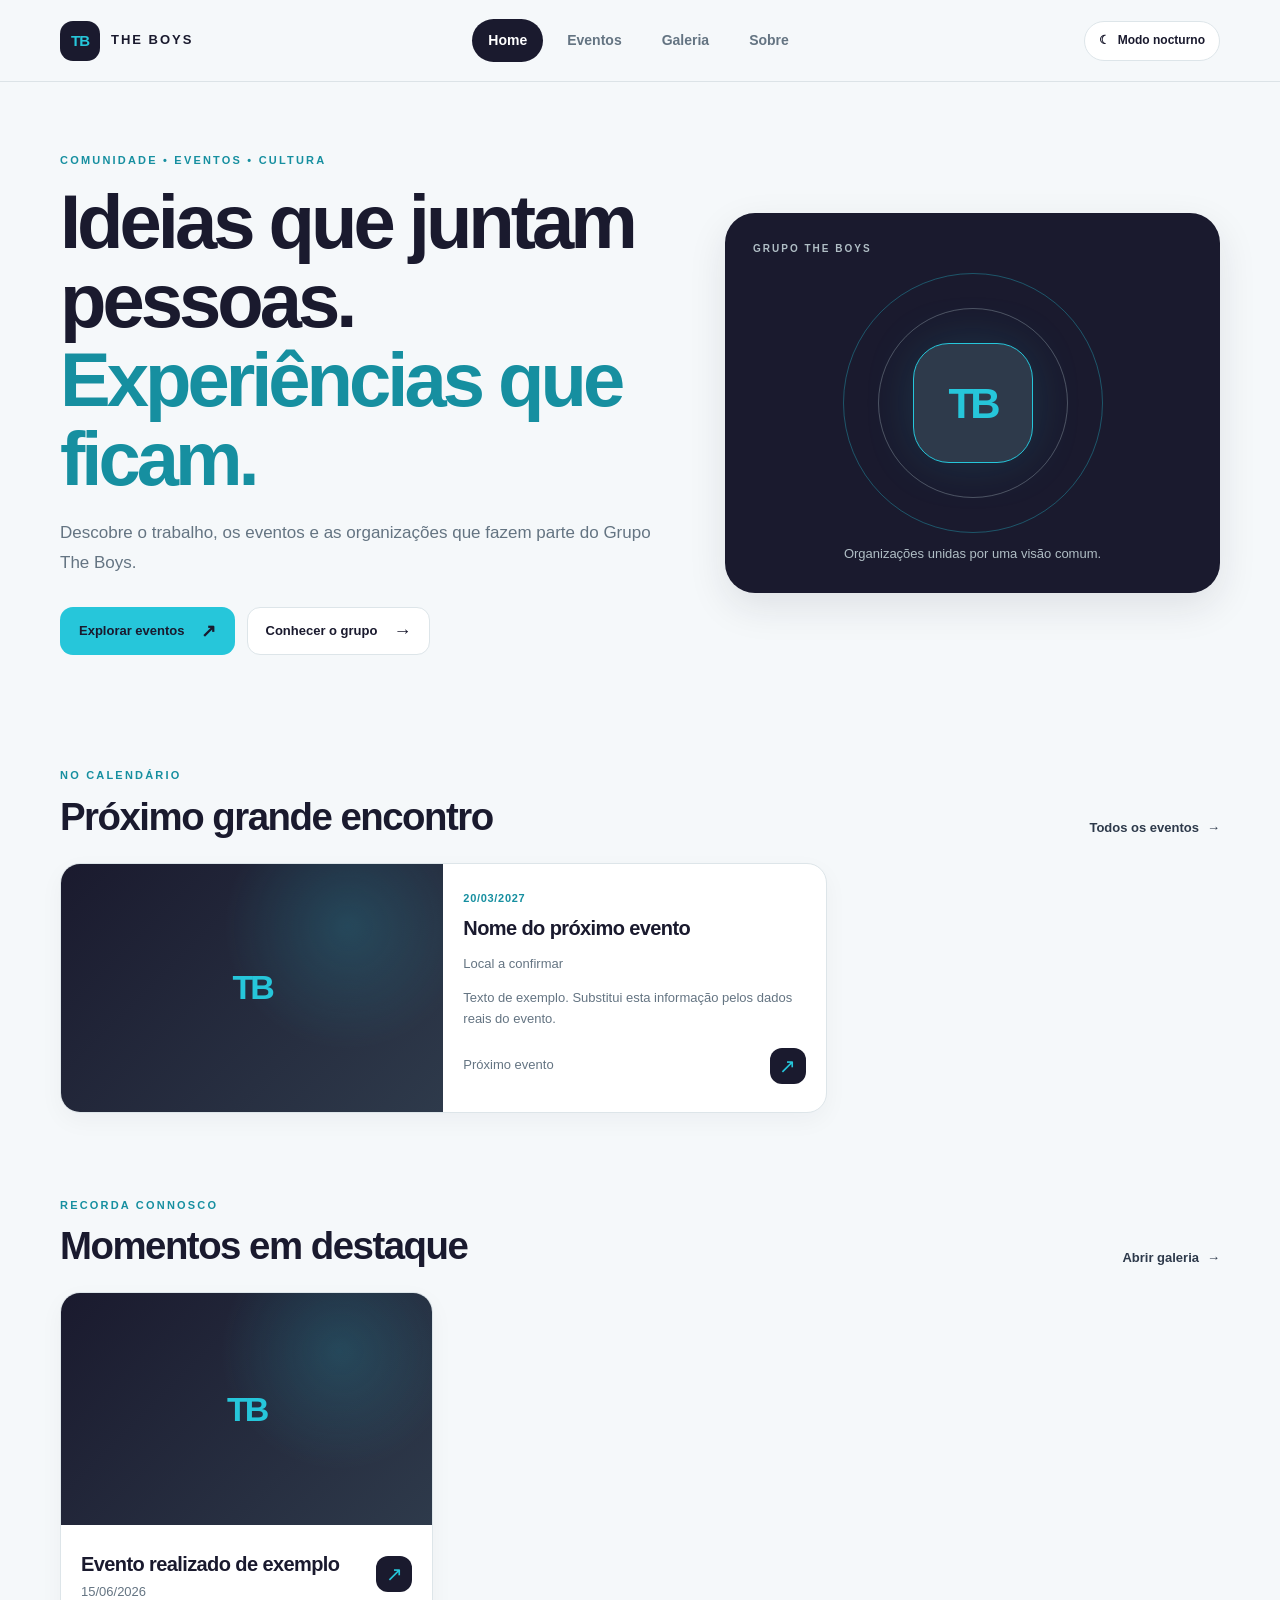
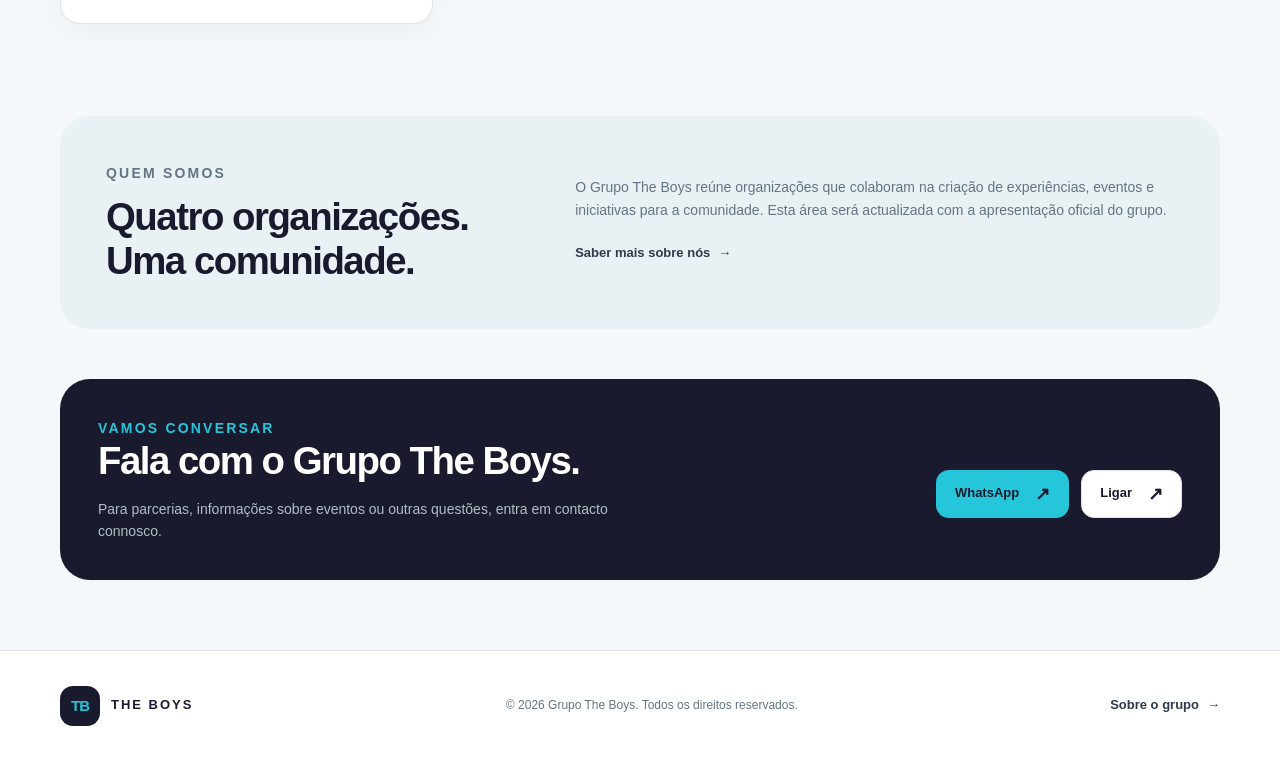
==== index.html @ e97cc911 "primeiro up" ====
<!DOCTYPE html>
<html lang="pt">
<head>
    <meta charset="UTF-8">
    <meta name="viewport" content="width=device-width, initial-scale=1.0">
    <meta name="description" content="Conhece o Grupo The Boys, os seus eventos, organizações e parceiros.">
    <title>Início | The Boys</title>
    <link rel="stylesheet" href="css/style.css">
    <script src="js/site.js" defer></script>
</head>
<body>
    <div class="page-loader" aria-hidden="true"><span class="loader-mark">TB</span><span class="loader-line"></span></div>
    <header class="site-header">
        <a class="brand" href="index.html" aria-label="The Boys — página inicial"><span class="brand-mark">TB</span><span>THE BOYS</span></a>
        <nav class="main-nav" aria-label="Navegação principal">
            <a class="nav-link active" href="index.html">Home</a>
            <a class="nav-link" href="eventos.html">Eventos</a>
            <a class="nav-link" href="galeria.html">Galeria</a>
            <a class="nav-link" href="sobre.html">Sobre</a>
        </nav>
        <button class="theme-toggle" type="button" aria-label="Activar modo nocturno" title="Alternar tema">☾ <span>Modo nocturno</span></button>
    </header>

    <main>
        <section class="hero section-wrap">
            <div class="hero-copy">
                <p class="eyebrow">Comunidade • Eventos • Cultura</p>
                <h1>Ideias que juntam pessoas.<span> Experiências que ficam.</span></h1>
                <p class="lead">Descobre o trabalho, os eventos e as organizações que fazem parte do Grupo The Boys.</p>
                <div class="hero-actions">
                    <a class="button button-primary" href="eventos.html">Explorar eventos <span aria-hidden="true">↗</span></a>
                    <a class="button button-outline" href="sobre.html">Conhecer o grupo <span aria-hidden="true">→</span></a>
                </div>
            </div>
            <div class="hero-panel">
                <span class="panel-label">GRUPO THE BOYS</span>
                <div class="panel-orbit orbit-one"></div>
                <div class="panel-orbit orbit-two"></div>
                <div class="panel-center">TB</div>
                <p>Organizações unidas por uma visão comum.</p>
            </div>
        </section>

        <section class="section-wrap section-block">
            <div class="section-heading">
                <div><p class="eyebrow">No calendário</p><h2>Próximo grande encontro</h2></div>
                <a class="text-link" href="eventos.html">Todos os eventos <span aria-hidden="true">→</span></a>
            </div>
            <div id="featured-events" class="featured-grid">
                <p class="empty-state">A carregar eventos…</p>
            </div>
        </section>

        <section class="section-wrap section-block">
            <div class="section-heading">
                <div><p class="eyebrow">Recorda connosco</p><h2>Momentos em destaque</h2></div>
                <a class="text-link" href="galeria.html">Abrir galeria <span aria-hidden="true">→</span></a>
            </div>
            <div id="home-gallery" class="home-gallery-grid">
                <p class="empty-state">A carregar destaques…</p>
            </div>
        </section>

        <section class="about-strip section-wrap">
            <div><p class="eyebrow">Quem somos</p><h2>Quatro organizações.<br>Uma comunidade.</h2></div>
            <div><p>O Grupo The Boys reúne organizações que colaboram na criação de experiências, eventos e iniciativas para a comunidade. Esta área será actualizada com a apresentação oficial do grupo.</p><a class="text-link" href="sobre.html">Saber mais sobre nós <span aria-hidden="true">→</span></a></div>
        </section>

        <section class="contact-section section-wrap">
            <div><p class="eyebrow">Vamos conversar</p><h2>Fala com o Grupo The Boys.</h2><p>Para parcerias, informações sobre eventos ou outras questões, entra em contacto connosco.</p></div>
            <div class="contact-actions">
                <a class="button button-primary" id="whatsapp-link" href="#" target="_blank" rel="noopener">WhatsApp <span aria-hidden="true">↗</span></a>
                <a class="button button-outline" id="phone-link" href="#">Ligar <span aria-hidden="true">↗</span></a>
            </div>
        </section>
    </main>

    <footer class="site-footer">
        <a class="brand" href="index.html"><span class="brand-mark">TB</span><span>THE BOYS</span></a>
        <p>© <span class="current-year"></span> Grupo The Boys. Todos os direitos reservados.</p>
        <a class="text-link" href="sobre.html">Sobre o grupo <span aria-hidden="true">→</span></a>
    </footer>

    <nav class="mobile-dock" aria-label="Navegação móvel">
        <a class="dock-link active" href="index.html"><span class="dock-icon">⌂</span><span>Home</span></a>
        <a class="dock-link" href="eventos.html"><span class="dock-icon">▦</span><span>Eventos</span></a>
        <a class="dock-link" href="galeria.html"><span class="dock-icon">▧</span><span>Galeria</span></a>
        <a class="dock-link" href="sobre.html"><span class="dock-icon">◎</span><span>Sobre</span></a>
    </nav>
</body>
</html>
---- css/style.css ----
/* =========================================================
   THE BOYS — estilos globais
   Paleta Fintech Midlight
   ========================================================= */

:root {
    --color-ink: #1A1A2E;
    --color-slate: #2E3A4B;
    --color-cyan: #26C6DA;
    --color-mist: #B0BEC5;
    --color-white: #FFFFFF;
    --color-paper: #F5F8FA;
    --color-muted: #647482;
    --color-border: #DDE5E9;
    --shadow-soft: 0 14px 38px rgba(26, 26, 46, 0.10);
    --radius-small: 12px;
    --radius-medium: 20px;
    --radius-large: 30px;
    --content-width: 1160px;
}

* {
    box-sizing: border-box;
}

html {
    scroll-behavior: smooth;
    scroll-padding-top: 100px;
}

body {
    margin: 0;
    background: var(--color-paper);
    color: var(--color-ink);
    font-family: Arial, Helvetica, sans-serif;
    line-height: 1.6;
}

body.menu-open {
    overflow: hidden;
}

a {
    color: inherit;
    text-decoration: none;
}

button,
input,
textarea {
    font: inherit;
}

button,
a,
input,
textarea {
    -webkit-tap-highlight-color: transparent;
}

button:focus-visible,
a:focus-visible,
input:focus-visible,
textarea:focus-visible {
    outline: 3px solid var(--color-cyan);
    outline-offset: 3px;
}

img {
    display: block;
    max-width: 100%;
}

[hidden] {
    display: none !important;
}

/* Carregamento de página */

.page-loader {
    position: fixed;
    z-index: 1000;
    inset: 0;
    display: flex;
    flex-direction: column;
    align-items: center;
    justify-content: center;
    gap: 22px;
    background: var(--color-ink);
    color: var(--color-white);
    transition: opacity 0.45s ease, visibility 0.45s ease;
}

.page-loader.is-hidden {
    opacity: 0;
    visibility: hidden;
    pointer-events: none;
}

.loader-mark {
    display: grid;
    width: 76px;
    height: 76px;
    place-items: center;
    border: 2px solid var(--color-cyan);
    border-radius: 24px;
    color: var(--color-cyan);
    font-size: 25px;
    font-weight: 800;
    letter-spacing: -2px;
    animation: mark-pulse 1s ease-in-out infinite alternate;
}

.loader-line {
    width: 130px;
    height: 3px;
    overflow: hidden;
    border-radius: 5px;
    background: rgba(176, 190, 197, 0.25);
}

.loader-line::after {
    display: block;
    width: 45%;
    height: 100%;
    border-radius: inherit;
    background: var(--color-cyan);
    content: "";
    animation: loader-progress 0.9s ease-in-out infinite;
}

@keyframes loader-progress {
    from { transform: translateX(-110%); }
    to { transform: translateX(330%); }
}

@keyframes mark-pulse {
    from { transform: scale(0.96); }
    to { transform: scale(1.04); }
}

/* Cabeçalho e navegação */

.site-header {
    position: sticky;
    z-index: 100;
    top: 0;
    display: flex;
    width: 100%;
    min-height: 82px;
    align-items: center;
    justify-content: space-between;
    gap: 28px;
    padding: 16px max(24px, calc((100% - var(--content-width)) / 2));
    border-bottom: 1px solid rgba(176, 190, 197, 0.35);
    background: rgba(245, 248, 250, 0.94);
    backdrop-filter: blur(16px);
}

.brand {
    display: inline-flex;
    align-items: center;
    gap: 11px;
    font-size: 13px;
    font-weight: 800;
    letter-spacing: 2px;
    white-space: nowrap;
}

.brand-mark {
    display: grid;
    width: 40px;
    height: 40px;
    place-items: center;
    border-radius: 13px;
    background: var(--color-ink);
    color: var(--color-cyan);
    font-size: 15px;
    letter-spacing: -1px;
}

.main-nav {
    display: flex;
    align-items: center;
    gap: 8px;
}

.nav-link {
    padding: 10px 16px;
    border-radius: 999px;
    color: var(--color-muted);
    font-size: 14px;
    font-weight: 700;
    transition: color 0.2s ease, background 0.2s ease;
}

.nav-link:hover,
.nav-link.active {
    background: var(--color-ink);
    color: var(--color-white);
}

.menu-toggle {
    display: none;
    width: 44px;
    height: 44px;
    flex-direction: column;
    align-items: center;
    justify-content: center;
    gap: 5px;
    border: 0;
    border-radius: 14px;
    background: var(--color-ink);
    cursor: pointer;
}

.menu-toggle span {
    width: 18px;
    height: 2px;
    border-radius: 3px;
    background: var(--color-white);
}

/* Estrutura e tipografia */

.section-wrap {
    width: min(var(--content-width), calc(100% - 48px));
    margin-right: auto;
    margin-left: auto;
}

.hero {
    display: grid;
    min-height: 570px;
    grid-template-columns: 1.1fr 0.9fr;
    align-items: center;
    gap: 60px;
    padding-top: 70px;
    padding-bottom: 70px;
}

.hero-copy h1,
.page-hero h1 {
    max-width: 780px;
    margin: 12px 0 20px;
    font-size: clamp(42px, 6vw, 76px);
    font-weight: 800;
    letter-spacing: -4px;
    line-height: 1.04;
}

h1 span,
h2 span {
    color: var(--color-slate);
}

.hero-copy h1 span,
.page-hero h1 span {
    color: #168FA0;
}

.eyebrow {
    margin: 0 0 10px;
    color: #168FA0;
    font-size: 11px;
    font-weight: 800;
    letter-spacing: 2.2px;
    text-transform: uppercase;
}

.lead {
    max-width: 620px;
    margin: 0;
    color: var(--color-muted);
    font-size: 17px;
    line-height: 1.8;
}

.hero-actions,
.contact-actions,
.form-actions,
.toolbar-actions {
    display: flex;
    flex-wrap: wrap;
    gap: 12px;
    margin-top: 28px;
}

.button {
    position: relative;
    display: inline-flex;
    min-height: 48px;
    align-items: center;
    justify-content: center;
    gap: 16px;
    padding: 11px 18px;
    border: 1px solid transparent;
    border-radius: 13px;
    font-size: 13px;
    font-weight: 800;
    cursor: pointer;
    transition: transform 0.2s ease, box-shadow 0.2s ease, background 0.2s ease;
}

.button span {
    font-size: 18px;
    line-height: 1;
}

.button:hover {
    transform: translateY(-2px);
    box-shadow: 0 8px 18px rgba(26, 26, 46, 0.14);
}

.button-primary {
    background: var(--color-cyan);
    color: var(--color-ink);
}

.button-outline {
    border-color: var(--color-border);
    background: var(--color-white);
    color: var(--color-ink);
}

.hero-panel {
    position: relative;
    display: flex;
    min-height: 380px;
    overflow: hidden;
    flex-direction: column;
    align-items: center;
    justify-content: center;
    border-radius: var(--radius-large);
    background: var(--color-ink);
    color: var(--color-white);
    box-shadow: var(--shadow-soft);
}

.panel-label {
    position: absolute;
    z-index: 2;
    top: 28px;
    left: 28px;
    color: var(--color-mist);
    font-size: 10px;
    font-weight: 800;
    letter-spacing: 2px;
}

.panel-orbit {
    position: absolute;
    width: 260px;
    height: 260px;
    border: 1px solid rgba(38, 198, 218, 0.35);
    border-radius: 50%;
}

.orbit-two {
    width: 190px;
    height: 190px;
    border-color: rgba(176, 190, 197, 0.35);
}

.panel-center {
    z-index: 1;
    display: grid;
    width: 120px;
    height: 120px;
    place-items: center;
    border: 1px solid var(--color-cyan);
    border-radius: 36px;
    background: var(--color-slate);
    color: var(--color-cyan);
    font-size: 42px;
    font-weight: 900;
    letter-spacing: -4px;
    box-shadow: 0 0 50px rgba(38, 198, 218, 0.15);
}

.hero-panel p {
    position: absolute;
    right: 20px;
    bottom: 16px;
    left: 20px;
    color: var(--color-mist);
    font-size: 13px;
    text-align: center;
}

.section-block {
    padding-top: 42px;
    padding-bottom: 42px;
}

.section-heading {
    display: flex;
    align-items: end;
    justify-content: space-between;
    gap: 24px;
    margin-bottom: 24px;
}

.section-heading h2,
.about-strip h2,
.contact-section h2 {
    margin: 0;
    font-size: clamp(27px, 3vw, 40px);
    letter-spacing: -1.5px;
    line-height: 1.15;
}

.text-link {
    display: inline-flex;
    align-items: center;
    gap: 8px;
    color: var(--color-slate);
    font-size: 13px;
    font-weight: 800;
}

.text-link:hover {
    color: #168FA0;
}

.muted {
    color: var(--color-muted);
    font-size: 13px;
}

/* Cartões de eventos e galeria */

.featured-grid,
.events-grid,
.gallery-grid,
.home-gallery-grid,
.organizations-grid,
.partners-grid,
.video-grid {
    display: grid;
    grid-template-columns: repeat(3, minmax(0, 1fr));
    gap: 20px;
}

.featured-card,
.event-card,
.gallery-card,
.organization-card,
.partner-card,
.video-card {
    min-width: 0;
    overflow: hidden;
    border: 1px solid var(--color-border);
    border-radius: var(--radius-medium);
    background: var(--color-white);
    box-shadow: 0 8px 25px rgba(26, 26, 46, 0.04);
}

.featured-card {
    display: grid;
    grid-template-columns: 1fr 1fr;
    min-height: 250px;
}

.featured-card:first-child {
    grid-column: span 2;
}

.media-placeholder,
.event-media,
.gallery-media,
.organization-logo,
.representative-photo,
.partner-logo {
    position: relative;
    display: grid;
    overflow: hidden;
    place-items: center;
    background:
        radial-gradient(circle at 75% 25%, rgba(38, 198, 218, 0.18), transparent 36%),
        linear-gradient(135deg, var(--color-ink), var(--color-slate));
    color: var(--color-cyan);
}

.media-placeholder {
    min-height: 170px;
}

.media-placeholder img,
.event-media img,
.gallery-media img,
.photo-stage img,
.photo-thumbnail img,
.organization-logo img,
.representative-photo img,
.partner-logo img {
    width: 100%;
    height: 100%;
    object-fit: cover;
}

.media-placeholder .media-mark,
.event-media .media-mark,
.gallery-media .media-mark {
    font-size: 34px;
    font-weight: 900;
    letter-spacing: -3px;
}

.featured-copy,
.event-card-copy,
.gallery-card-copy {
    padding: 20px;
}

.featured-copy h3,
.event-card h3,
.gallery-card h3,
.organization-card h3,
.partner-card h3 {
    margin: 7px 0 9px;
    font-size: 20px;
    letter-spacing: -0.6px;
    line-height: 1.25;
}

.featured-copy p,
.event-card p,
.gallery-card p,
.organization-card p,
.partner-card p {
    color: var(--color-muted);
    font-size: 13px;
}

.event-date {
    display: inline-flex;
    align-items: center;
    gap: 7px;
    color: #168FA0;
    font-size: 11px;
    font-weight: 800;
    letter-spacing: 0.7px;
    text-transform: uppercase;
}

.event-media,
.gallery-media {
    aspect-ratio: 16 / 10;
}

.event-card-copy {
    padding: 18px;
}

.event-card-footer {
    display: flex;
    align-items: center;
    justify-content: space-between;
    gap: 10px;
    margin-top: 18px;
}

.card-arrow {
    display: inline-grid;
    width: 36px;
    height: 36px;
    flex: 0 0 auto;
    place-items: center;
    border-radius: 12px;
    background: var(--color-ink);
    color: var(--color-cyan);
    font-size: 20px;
}

.gallery-card {
    display: block;
    width: 100%;
    padding: 0;
    color: inherit;
    text-align: left;
    cursor: pointer;
    transition: transform 0.2s ease, box-shadow 0.2s ease;
}

.gallery-card:hover {
    transform: translateY(-4px);
    box-shadow: var(--shadow-soft);
}

.gallery-card-copy {
    display: flex;
    align-items: center;
    justify-content: space-between;
    gap: 10px;
}

.gallery-card h3 {
    margin-bottom: 0;
}

.gallery-card p {
    margin: 5px 0 0;
}

.empty-state {
    grid-column: 1 / -1;
    padding: 28px;
    border: 1px dashed var(--color-mist);
    border-radius: var(--radius-medium);
    color: var(--color-muted);
    text-align: center;
}

/* Secções de apresentação e contactos */

.about-strip {
    display: grid;
    grid-template-columns: 0.8fr 1.2fr;
    gap: 70px;
    margin-top: 50px;
    margin-bottom: 50px;
    padding: 46px;
    border-radius: var(--radius-large);
    background: #E9F1F4;
}

.about-strip p,
.contact-section p {
    color: var(--color-muted);
    font-size: 14px;
}

.about-strip .text-link {
    margin-top: 8px;
}

.contact-section {
    display: flex;
    align-items: center;
    justify-content: space-between;
    gap: 30px;
    margin-top: 40px;
    margin-bottom: 70px;
    padding: 38px;
    border-radius: var(--radius-large);
    background: var(--color-ink);
    color: var(--color-white);
}

.contact-section .eyebrow {
    color: var(--color-cyan);
}

.contact-section p {
    max-width: 570px;
    margin-bottom: 0;
    color: var(--color-mist);
}

.contact-section h2 {
    max-width: 600px;
}

/* Páginas internas */

.page-hero {
    padding-top: 82px;
    padding-bottom: 35px;
}

.page-hero h1 {
    font-size: clamp(43px, 6vw, 70px);
}

.page-hero .lead {
    max-width: 700px;
}

.filter-buttons {
    display: flex;
    flex-wrap: wrap;
    gap: 6px;
    padding: 5px;
    border: 1px solid var(--color-border);
    border-radius: 999px;
    background: var(--color-white);
}

.filter-button {
    padding: 9px 14px;
    border: 0;
    border-radius: 999px;
    background: transparent;
    color: var(--color-muted);
    font-size: 12px;
    font-weight: 800;
    cursor: pointer;
}

.filter-button.active {
    background: var(--color-ink);
    color: var(--color-white);
}

.gallery-detail {
    padding-top: 42px;
    padding-bottom: 70px;
    animation: detail-enter 0.45s ease both;
}

@keyframes detail-enter {
    from { opacity: 0; transform: translateY(18px) scale(0.99); }
    to { opacity: 1; transform: translateY(0) scale(1); }
}

.detail-heading {
    align-items: center;
}

.photo-viewer {
    display: grid;
    grid-template-columns: 48px minmax(0, 1fr) 48px;
    align-items: center;
    gap: 14px;
}

.photo-stage {
    display: grid;
    min-height: 260px;
    max-height: 660px;
    overflow: hidden;
    place-items: center;
    border-radius: var(--radius-medium);
    background: var(--color-ink);
    color: var(--color-mist);
}

.photo-stage img {
    max-height: 660px;
    object-fit: contain;
}

.photo-placeholder {
    padding: 45px 20px;
    color: var(--color-mist);
    text-align: center;
}

.viewer-arrow {
    display: grid;
    width: 46px;
    height: 46px;
    place-items: center;
    border: 0;
    border-radius: 15px;
    background: var(--color-ink);
    color: var(--color-cyan);
    font-size: 30px;
    cursor: pointer;
}

.photo-counter {
    color: var(--color-muted);
    font-size: 12px;
    text-align: center;
}

.photo-thumbnails {
    display: flex;
    gap: 10px;
    overflow-x: auto;
    padding: 8px 0 24px;
}

.photo-thumbnail {
    width: 90px;
    height: 65px;
    flex: 0 0 auto;
    overflow: hidden;
    padding: 0;
    border: 2px solid transparent;
    border-radius: 10px;
    background: var(--color-slate);
    cursor: pointer;
}

.photo-thumbnail.active {
    border-color: var(--color-cyan);
}

.video-heading {
    margin-top: 32px;
}

.video-card {
    padding: 12px;
}

.video-card iframe {
    width: 100%;
    aspect-ratio: 16 / 9;
    border: 0;
    border-radius: 12px;
    background: var(--color-ink);
}

.video-card a {
    display: inline-block;
    margin-top: 10px;
    color: #168FA0;
    font-size: 13px;
    font-weight: 800;
}

/* Organizações e parceiros */

.organization-card {
    padding: 18px;
}

.organization-identity {
    display: flex;
    align-items: center;
    gap: 13px;
}

.organization-logo {
    width: 64px;
    height: 64px;
    flex: 0 0 auto;
    border-radius: 18px;
}

.organization-logo .media-mark,
.partner-logo .media-mark {
    font-weight: 900;
}

.organization-identity h3 {
    margin: 0;
}

.organization-identity p {
    margin: 3px 0 0;
}

.representative {
    display: flex;
    align-items: center;
    gap: 12px;
    margin-top: 18px;
    padding-top: 16px;
    border-top: 1px solid var(--color-border);
}

.representative-photo {
    width: 52px;
    height: 52px;
    flex: 0 0 auto;
    border-radius: 50%;
}

.representative strong {
    display: block;
    font-size: 13px;
}

.representative span {
    color: var(--color-muted);
    font-size: 11px;
}

.social-links {
    display: flex;
    flex-wrap: wrap;
    gap: 8px;
    margin-top: 16px;
}

.social-links a {
    padding: 7px 10px;
    border-radius: 9px;
    background: #E9F1F4;
    color: var(--color-slate);
    font-size: 11px;
    font-weight: 800;
}

.partners-section {
    padding-bottom: 80px;
}

.partner-card {
    display: flex;
    align-items: center;
    gap: 14px;
    padding: 18px;
}

.partner-logo {
    width: 58px;
    height: 58px;
    flex: 0 0 auto;
    border-radius: 16px;
}

.partner-card h3 {
    margin: 0;
}

.partner-card p {
    margin: 5px 0 0;
}

/* Rodapé e navegação móvel */

.site-footer {
    display: flex;
    min-height: 110px;
    align-items: center;
    justify-content: space-between;
    gap: 24px;
    padding: 26px max(24px, calc((100% - var(--content-width)) / 2));
    border-top: 1px solid var(--color-border);
    background: var(--color-white);
}

.site-footer p {
    margin: 0;
    color: var(--color-muted);
    font-size: 12px;
}

.mobile-dock {
    display: none;
}

/* Administração */

.admin-body {
    background: #EEF3F6;
}

.admin-header {
    position: relative;
}

.admin-main {
    padding-bottom: 60px;
}

.admin-hero {
    padding-top: 55px;
}

.admin-hero h1 {
    font-size: clamp(40px, 5vw, 62px);
}

.panel {
    padding: 24px;
    border: 1px solid var(--color-border);
    border-radius: var(--radius-medium);
    background: var(--color-white);
    box-shadow: 0 8px 25px rgba(26, 26, 46, 0.04);
}

.admin-toolbar {
    display: grid;
    grid-template-columns: 1fr auto;
    align-items: center;
    gap: 10px 24px;
    margin: 20px 0 24px;
}

.admin-toolbar h2,
.admin-form h2,
.admin-event-list h2 {
    margin: 0;
    font-size: 24px;
    letter-spacing: -0.8px;
}

.admin-toolbar p {
    margin-bottom: 0;
}

.admin-toolbar .toolbar-actions {
    margin-top: 0;
}

.status-message {
    grid-column: 1 / -1;
    margin: 8px 0 0;
    color: #168FA0;
    font-size: 13px;
}

.admin-layout {
    display: grid;
    grid-template-columns: minmax(0, 0.9fr) minmax(0, 1.1fr);
    align-items: start;
    gap: 24px;
}

.admin-form {
    display: flex;
    flex-direction: column;
    gap: 10px;
}

.admin-form .section-heading {
    margin-bottom: 8px;
}

.admin-form label {
    margin-top: 6px;
    color: var(--color-slate);
    font-size: 12px;
    font-weight: 800;
}

.admin-form input,
.admin-form textarea {
    width: 100%;
    min-height: 44px;
    padding: 11px 12px;
    border: 1px solid var(--color-border);
    border-radius: 10px;
    background: #FBFCFD;
    color: var(--color-ink);
}

.admin-form textarea {
    resize: vertical;
}

.form-row {
    display: grid;
    grid-template-columns: 1fr 1fr;
    gap: 12px;
}

.form-row > div {
    display: flex;
    flex-direction: column;
    gap: 10px;
}

.file-button {
    position: relative;
    overflow: hidden;
    cursor: pointer;
}

.file-button input {
    position: absolute;
    inset: 0;
    width: 100%;
    height: 100%;
    opacity: 0;
    cursor: pointer;
}

.admin-event-item {
    display: grid;
    grid-template-columns: 70px minmax(0, 1fr);
    gap: 14px;
    padding: 14px 0;
    border-bottom: 1px solid var(--color-border);
}

.admin-event-item:last-child {
    border-bottom: 0;
}

.admin-event-thumb {
    display: grid;
    width: 70px;
    min-height: 80px;
    overflow: hidden;
    place-items: center;
    border-radius: 12px;
    background: var(--color-ink);
    color: var(--color-cyan);
    font-weight: 900;
}

.admin-event-thumb img {
    width: 100%;
    height: 100%;
    object-fit: cover;
}

.admin-event-info h3 {
    margin: 0 0 4px;
    font-size: 15px;
}

.admin-event-info p {
    margin: 0 0 10px;
    color: var(--color-muted);
    font-size: 12px;
}

.admin-item-actions {
    display: flex;
    flex-wrap: wrap;
    gap: 8px;
}

.small-button {
    padding: 7px 10px;
    border: 1px solid var(--color-border);
    border-radius: 8px;
    background: var(--color-white);
    color: var(--color-ink);
    font-size: 11px;
    font-weight: 800;
    cursor: pointer;
}

.small-button.danger {
    border-color: #F1C5C5;
    color: #A22A2A;
}

.count-pill {
    display: inline-grid;
    min-width: 34px;
    height: 34px;
    place-items: center;
    border-radius: 11px;
    background: #E9F1F4;
    font-size: 12px;
    font-weight: 800;
}

.admin-notice {
    margin-top: 24px;
    color: var(--color-muted);
    font-size: 12px;
    line-height: 1.8;
}

/* Responsividade */

@media (max-width: 900px) {
    .hero {
        gap: 30px;
    }

    .hero-panel {
        min-height: 330px;
    }

    .featured-grid,
    .events-grid,
    .gallery-grid,
    .home-gallery-grid,
    .organizations-grid,
    .partners-grid,
    .video-grid {
        grid-template-columns: repeat(2, minmax(0, 1fr));
    }

    .admin-layout {
        grid-template-columns: 1fr;
    }

    .about-strip {
        gap: 30px;
    }

    .contact-section {
        align-items: flex-start;
        flex-direction: column;
    }
}

@media (max-width: 640px) {
    html {
        scroll-padding-top: 20px;
    }

    body {
        padding-bottom: 92px;
    }

    .site-header {
        min-height: 72px;
        padding: 12px 20px;
    }

    .brand {
        font-size: 12px;
    }

    .menu-toggle {
        display: flex;
    }

    .main-nav {
        position: absolute;
        top: calc(100% + 8px);
        right: 16px;
        left: 16px;
        display: none;
        flex-direction: column;
        align-items: stretch;
        gap: 5px;
        padding: 12px;
        border: 1px solid var(--color-border);
        border-radius: 18px;
        background: var(--color-white);
        box-shadow: var(--shadow-soft);
    }

    .main-nav.is-open {
        display: flex;
    }

    .nav-link {
        padding: 13px 15px;
    }

    .section-wrap {
        width: min(100% - 32px, var(--content-width));
    }

    .hero {
        min-height: auto;
        grid-template-columns: 1fr;
        gap: 35px;
        padding-top: 54px;
        padding-bottom: 38px;
    }

    .hero-copy h1,
    .page-hero h1 {
        font-size: clamp(39px, 12vw, 56px);
        letter-spacing: -2.5px;
    }

    .lead {
        font-size: 15px;
    }

    .hero-panel {
        min-height: 280px;
    }

    .section-block {
        padding-top: 30px;
        padding-bottom: 30px;
    }

    .section-heading {
        align-items: flex-start;
        flex-direction: column;
        gap: 14px;
    }

    .featured-grid,
    .events-grid,
    .gallery-grid,
    .home-gallery-grid,
    .organizations-grid,
    .partners-grid,
    .video-grid {
        grid-template-columns: 1fr;
        gap: 16px;
    }

    .featured-card,
    .featured-card:first-child {
        grid-column: auto;
        grid-template-columns: 1fr;
    }

    .featured-card .media-placeholder {
        min-height: 190px;
    }

    .event-media,
    .gallery-media {
        aspect-ratio: 16 / 9;
    }

    .about-strip {
        grid-template-columns: 1fr;
        gap: 14px;
        margin-top: 25px;
        margin-bottom: 25px;
        padding: 26px;
    }

    .contact-section {
        margin-top: 25px;
        margin-bottom: 35px;
        padding: 26px;
    }

    .contact-actions {
        width: 100%;
    }

    .contact-actions .button {
        flex: 1;
    }

    .page-hero {
        padding-top: 52px;
        padding-bottom: 20px;
    }

    .filter-buttons {
        width: 100%;
        justify-content: space-between;
    }

    .filter-button {
        flex: 1;
        padding: 9px 8px;
    }

    .photo-viewer {
        grid-template-columns: 36px minmax(0, 1fr) 36px;
        gap: 7px;
    }

    .viewer-arrow {
        width: 36px;
        height: 42px;
        border-radius: 12px;
    }

    .photo-stage {
        min-height: 230px;
    }

    .detail-heading {
        align-items: flex-start;
    }

    .site-footer {
        align-items: flex-start;
        flex-direction: column;
        gap: 14px;
        padding: 28px 20px 18px;
    }

    .mobile-dock {
        position: fixed;
        z-index: 200;
        right: 12px;
        bottom: max(12px, env(safe-area-inset-bottom));
        left: 12px;
        display: grid;
        grid-template-columns: repeat(4, minmax(0, 1fr));
        gap: 4px;
        padding: 8px;
        border: 1px solid rgba(176, 190, 197, 0.28);
        border-radius: 23px;
        background: rgba(26, 26, 46, 0.97);
        box-shadow: 0 12px 35px rgba(26, 26, 46, 0.24);
        backdrop-filter: blur(18px);
    }

    .dock-link {
        display: flex;
        min-width: 0;
        min-height: 54px;
        flex-direction: column;
        align-items: center;
        justify-content: center;
        gap: 2px;
        border-radius: 16px;
        color: var(--color-mist);
        font-size: 10px;
        font-weight: 700;
        transition: background 0.2s ease, color 0.2s ease;
    }

    .dock-icon {
        font-size: 21px;
        line-height: 1.2;
    }

    .dock-link.active {
        background: var(--color-white);
        color: var(--color-ink);
    }

    .admin-header .text-link {
        font-size: 11px;
    }

    .admin-main {
        padding-bottom: 35px;
    }

    .panel {
        padding: 18px;
    }

    .admin-toolbar {
        grid-template-columns: 1fr;
    }

    .admin-toolbar .toolbar-actions {
        flex-wrap: wrap;
    }

    .admin-toolbar .button {
        flex: 1;
    }

    .form-row {
        grid-template-columns: 1fr;
    }

    .admin-form .form-actions .button {
        width: 100%;
    }
}

@media (prefers-reduced-motion: reduce) {
    *,
    *::before,
    *::after {
        scroll-behavior: auto !important;
        animation-duration: 0.01ms !important;
        animation-iteration-count: 1 !important;
        transition-duration: 0.01ms !important;
    }
}


/* Tema diurno/nocturno e controlos da versão actualizada */
:root[data-theme="dark"] {
    --color-ink: #F4F7FA;
    --color-slate: #B0BEC5;
    --color-paper: #101522;
    --color-muted: #A9B5C0;
    --color-border: #303B4B;
    --color-white: #1A2230;
    --shadow-soft: 0 14px 38px rgba(0, 0, 0, 0.28);
}

:root[data-theme="dark"] body,
:root[data-theme="dark"] .admin-body {
    background: #101522;
    color: #F4F7FA;
}

:root[data-theme="dark"] .site-header {
    background: rgba(16, 21, 34, 0.94);
}

:root[data-theme="dark"] .panel,
:root[data-theme="dark"] .organization-card,
:root[data-theme="dark"] .partner-card,
:root[data-theme="dark"] .event-card,
:root[data-theme="dark"] .gallery-card,
:root[data-theme="dark"] .admin-event-item,
:root[data-theme="dark"] .gallery-detail-panel {
    background: #1A2230;
    color: #F4F7FA;
    border-color: #303B4B;
}

:root[data-theme="dark"] input,
:root[data-theme="dark"] textarea,
:root[data-theme="dark"] select {
    background: #111927;
    color: #F4F7FA;
    border-color: #3B4859;
}

:root[data-theme="dark"] .site-footer {
    background: #0B101B;
}

.theme-toggle {
    display: inline-flex;
    align-items: center;
    justify-content: center;
    gap: 8px;
    min-height: 40px;
    padding: 9px 14px;
    border: 1px solid var(--color-border);
    border-radius: 999px;
    background: var(--color-white);
    color: var(--color-ink);
    font-size: 12px;
    font-weight: 700;
    cursor: pointer;
    white-space: nowrap;
}

.admin-header-actions {
    display: flex;
    align-items: center;
    gap: 16px;
}

.field-help {
    margin: -8px 0 12px;
    color: var(--color-muted);
    font-size: 12px;
}

.video-input-section {
    margin-bottom: 12px;
}

@media (max-width: 640px) {
    .site-header {
        gap: 10px;
    }

    .main-nav {
        display: none;
    }

    .theme-toggle {
        min-height: 38px;
        padding: 8px 10px;
        font-size: 11px;
    }

    .theme-toggle span {
        display: none;
    }

    .admin-header-actions {
        gap: 8px;
    }

    .year-buttons {
        width: 100%;
        flex-wrap: wrap;
    }
}
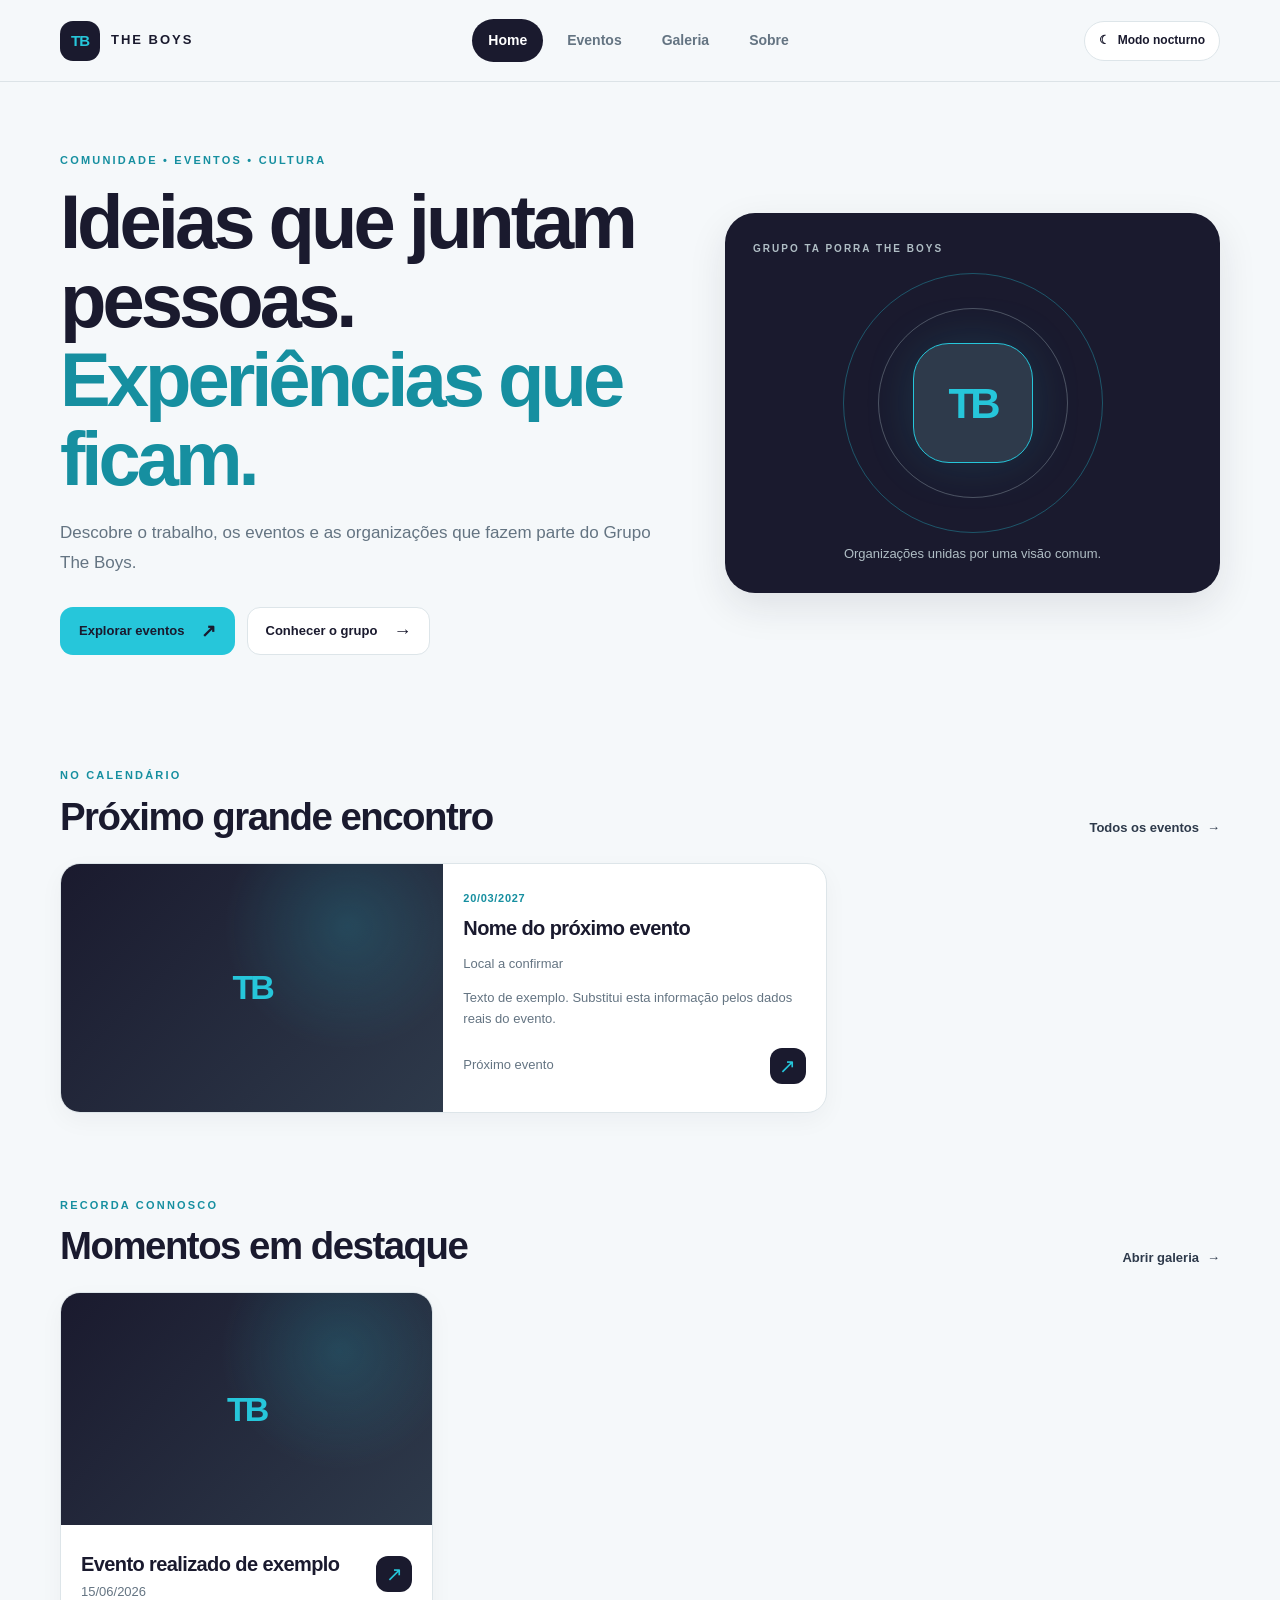
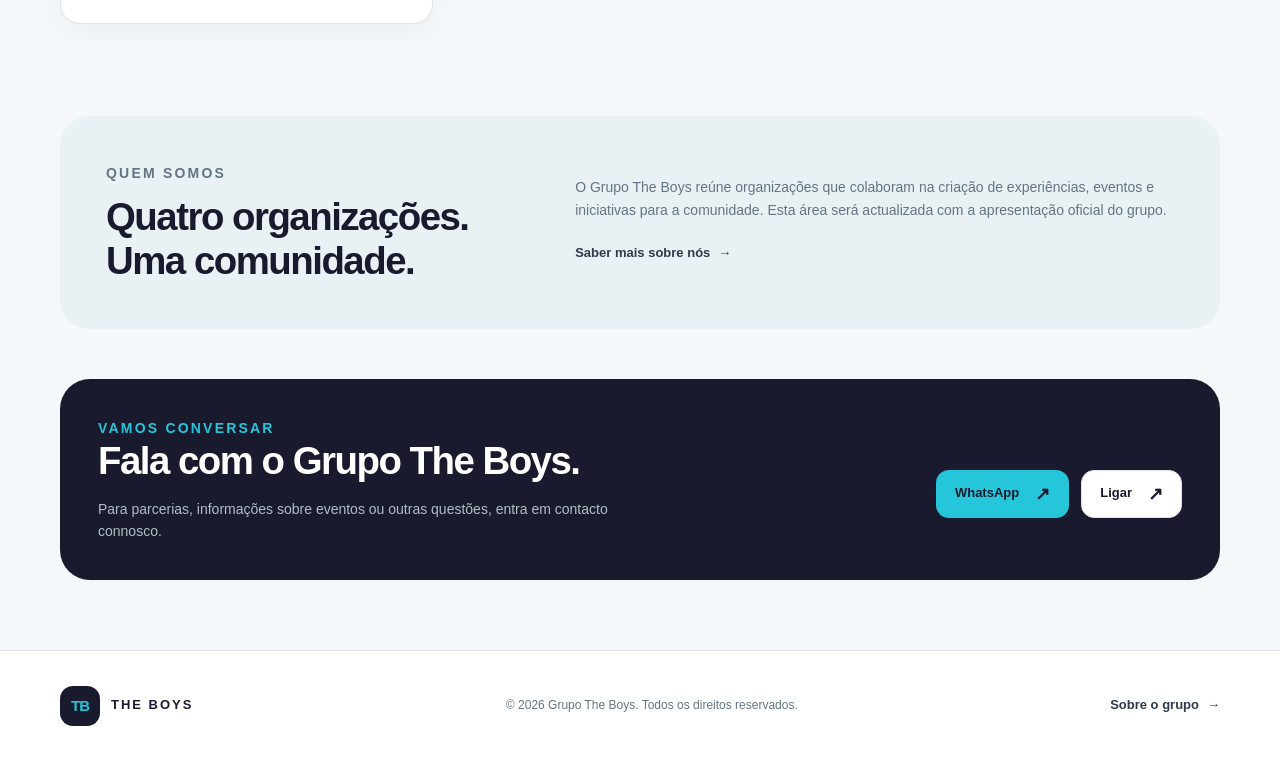
==== commit b3975118: "up" ====
--- a/index.html
+++ b/index.html
@@ -33,7 +33,7 @@
                 </div>
             </div>
             <div class="hero-panel">
-                <span class="panel-label">GRUPO THE BOYS</span>
+                <span class="panel-label">GRUPO TA PORRA THE BOYS</span>
                 <div class="panel-orbit orbit-one"></div>
                 <div class="panel-orbit orbit-two"></div>
                 <div class="panel-center">TB</div>
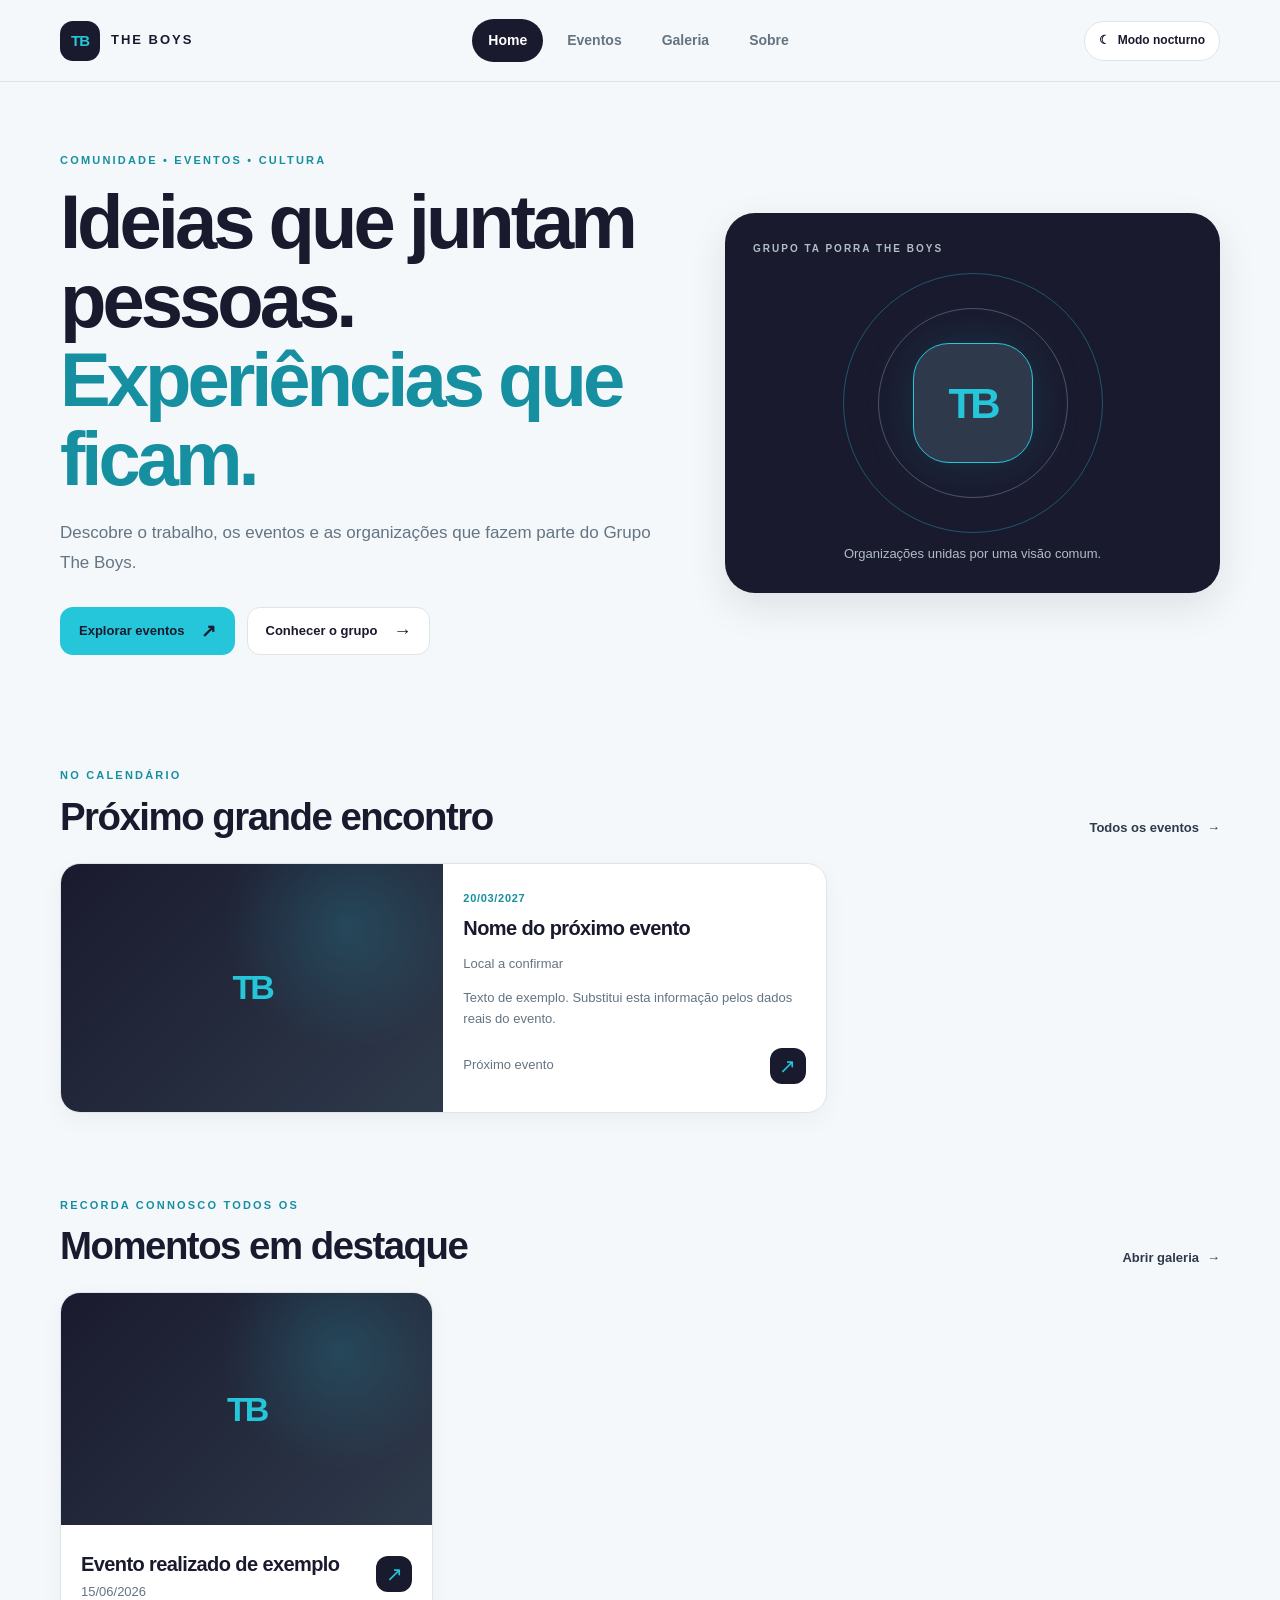
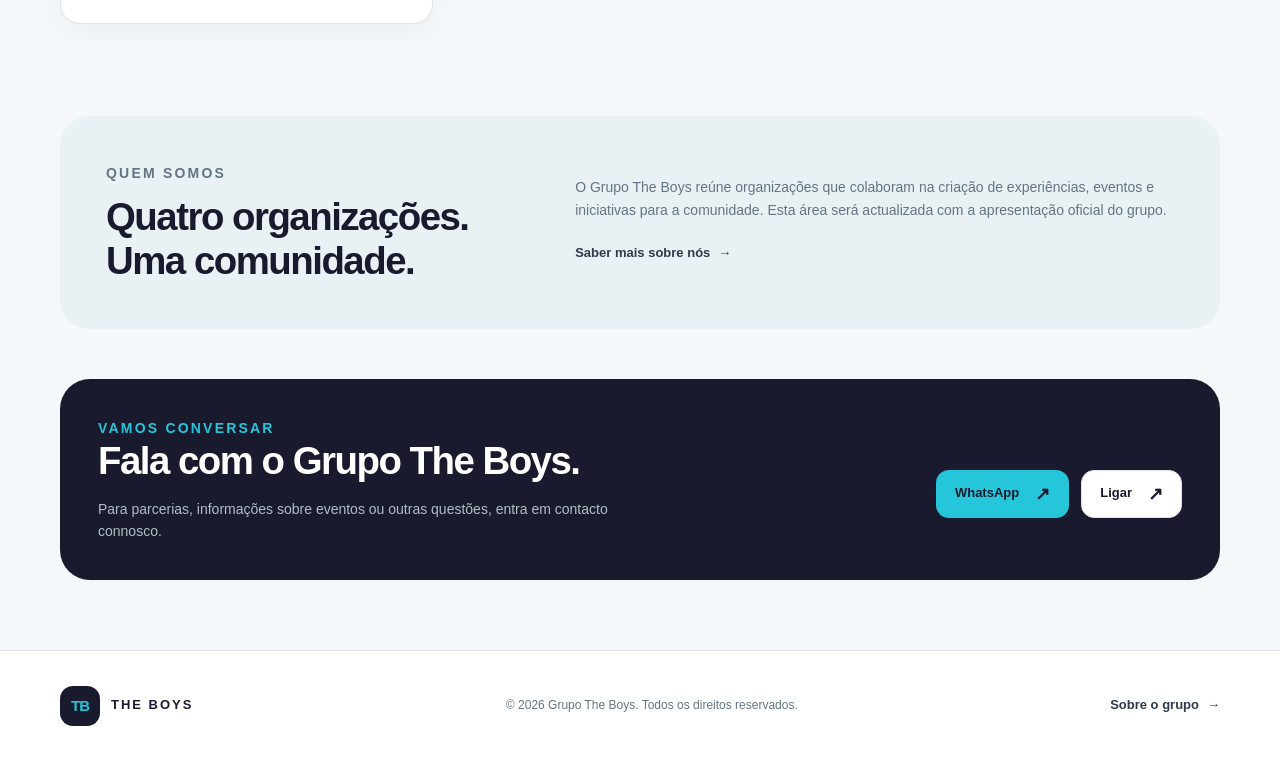
==== commit b1f3e2f5: "teste" ====
--- a/index.html
+++ b/index.html
@@ -53,7 +53,7 @@
 
         <section class="section-wrap section-block">
             <div class="section-heading">
-                <div><p class="eyebrow">Recorda connosco</p><h2>Momentos em destaque</h2></div>
+                <div><p class="eyebrow">Recorda connosco todos os </p><h2>Momentos em destaque</h2></div>
                 <a class="text-link" href="galeria.html">Abrir galeria <span aria-hidden="true">→</span></a>
             </div>
             <div id="home-gallery" class="home-gallery-grid">
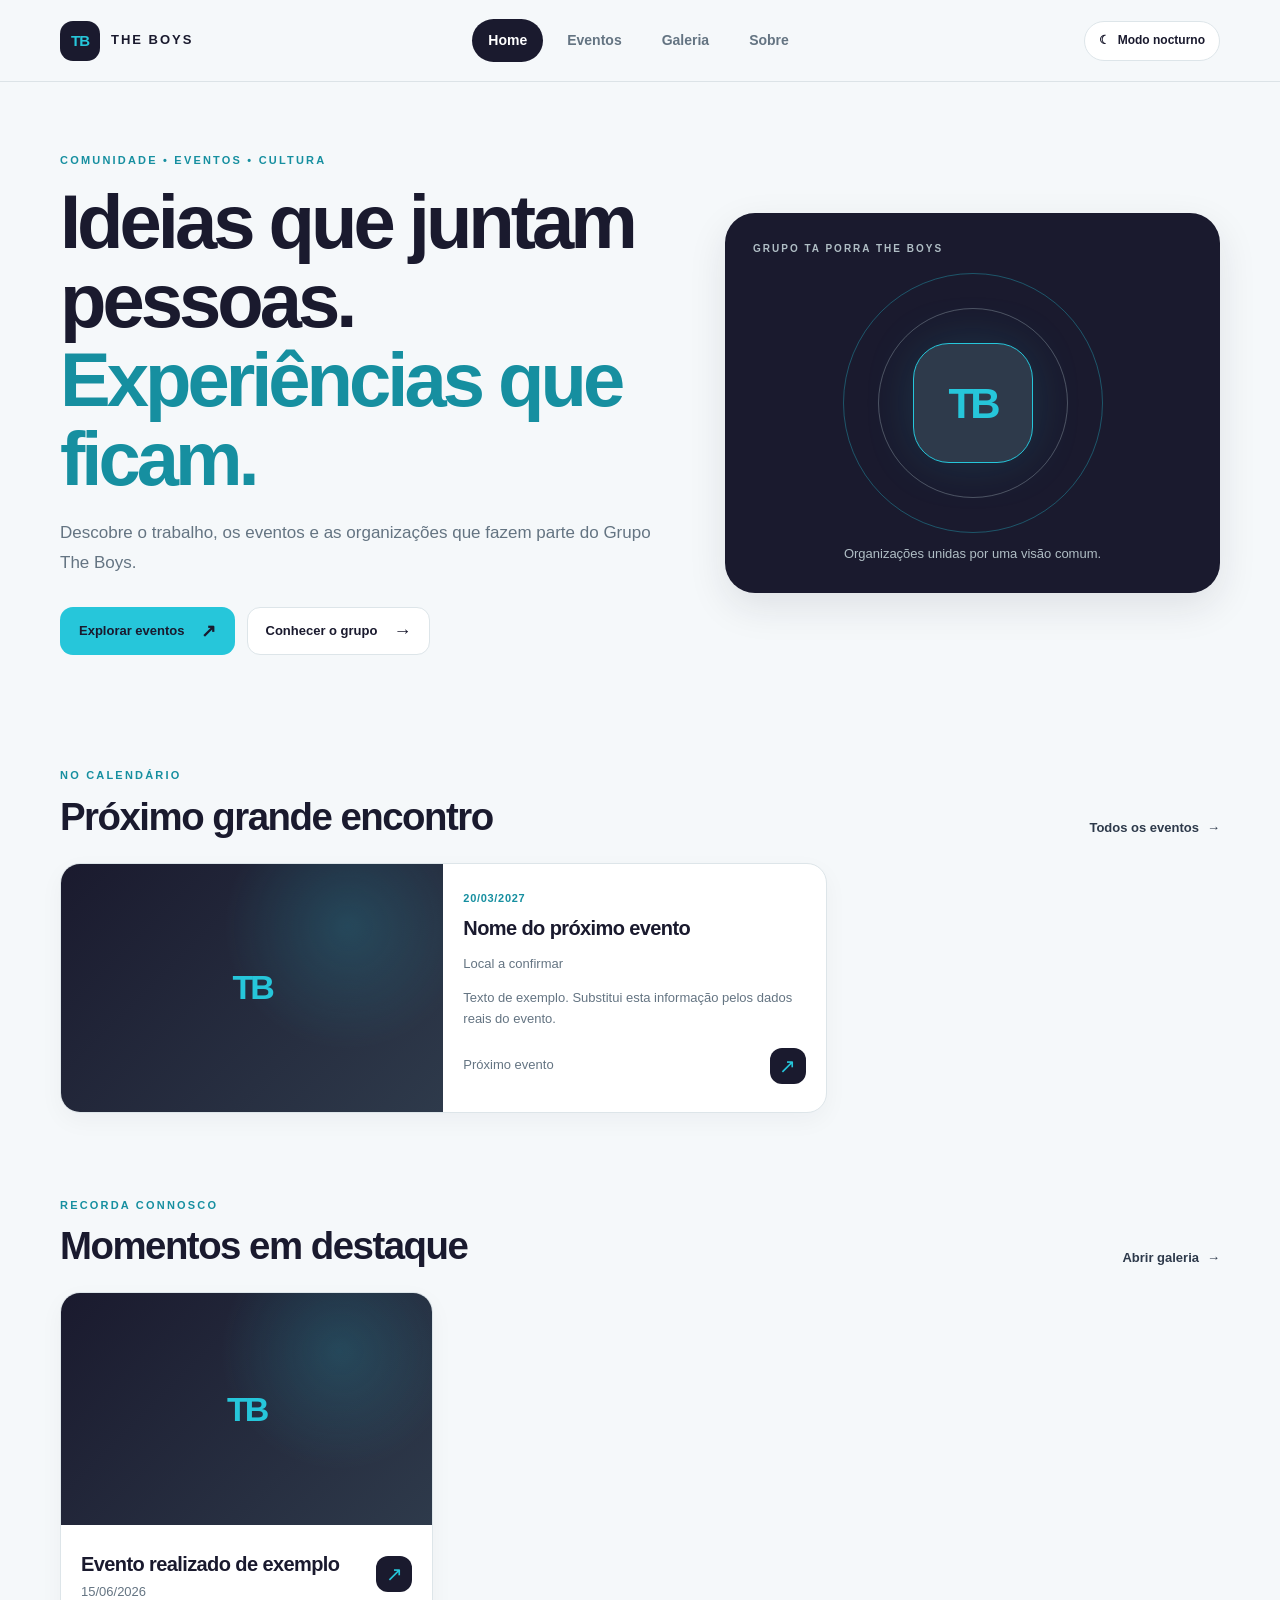
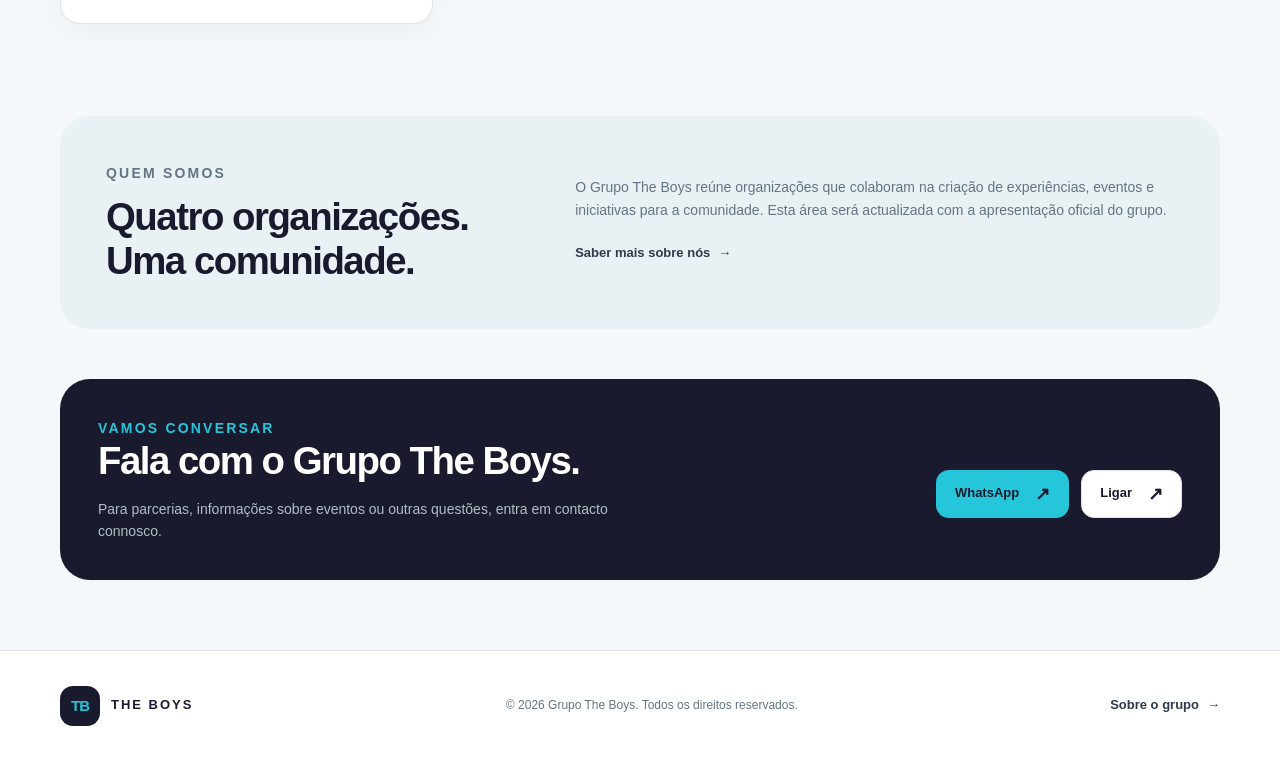
==== commit f16f3ad2: "up" ====
--- a/index.html
+++ b/index.html
@@ -53,7 +53,7 @@
 
         <section class="section-wrap section-block">
             <div class="section-heading">
-                <div><p class="eyebrow">Recorda connosco todos os </p><h2>Momentos em destaque</h2></div>
+                <div><p class="eyebrow">Recorda connosco</p><h2>Momentos em destaque</h2></div>
                 <a class="text-link" href="galeria.html">Abrir galeria <span aria-hidden="true">→</span></a>
             </div>
             <div id="home-gallery" class="home-gallery-grid">
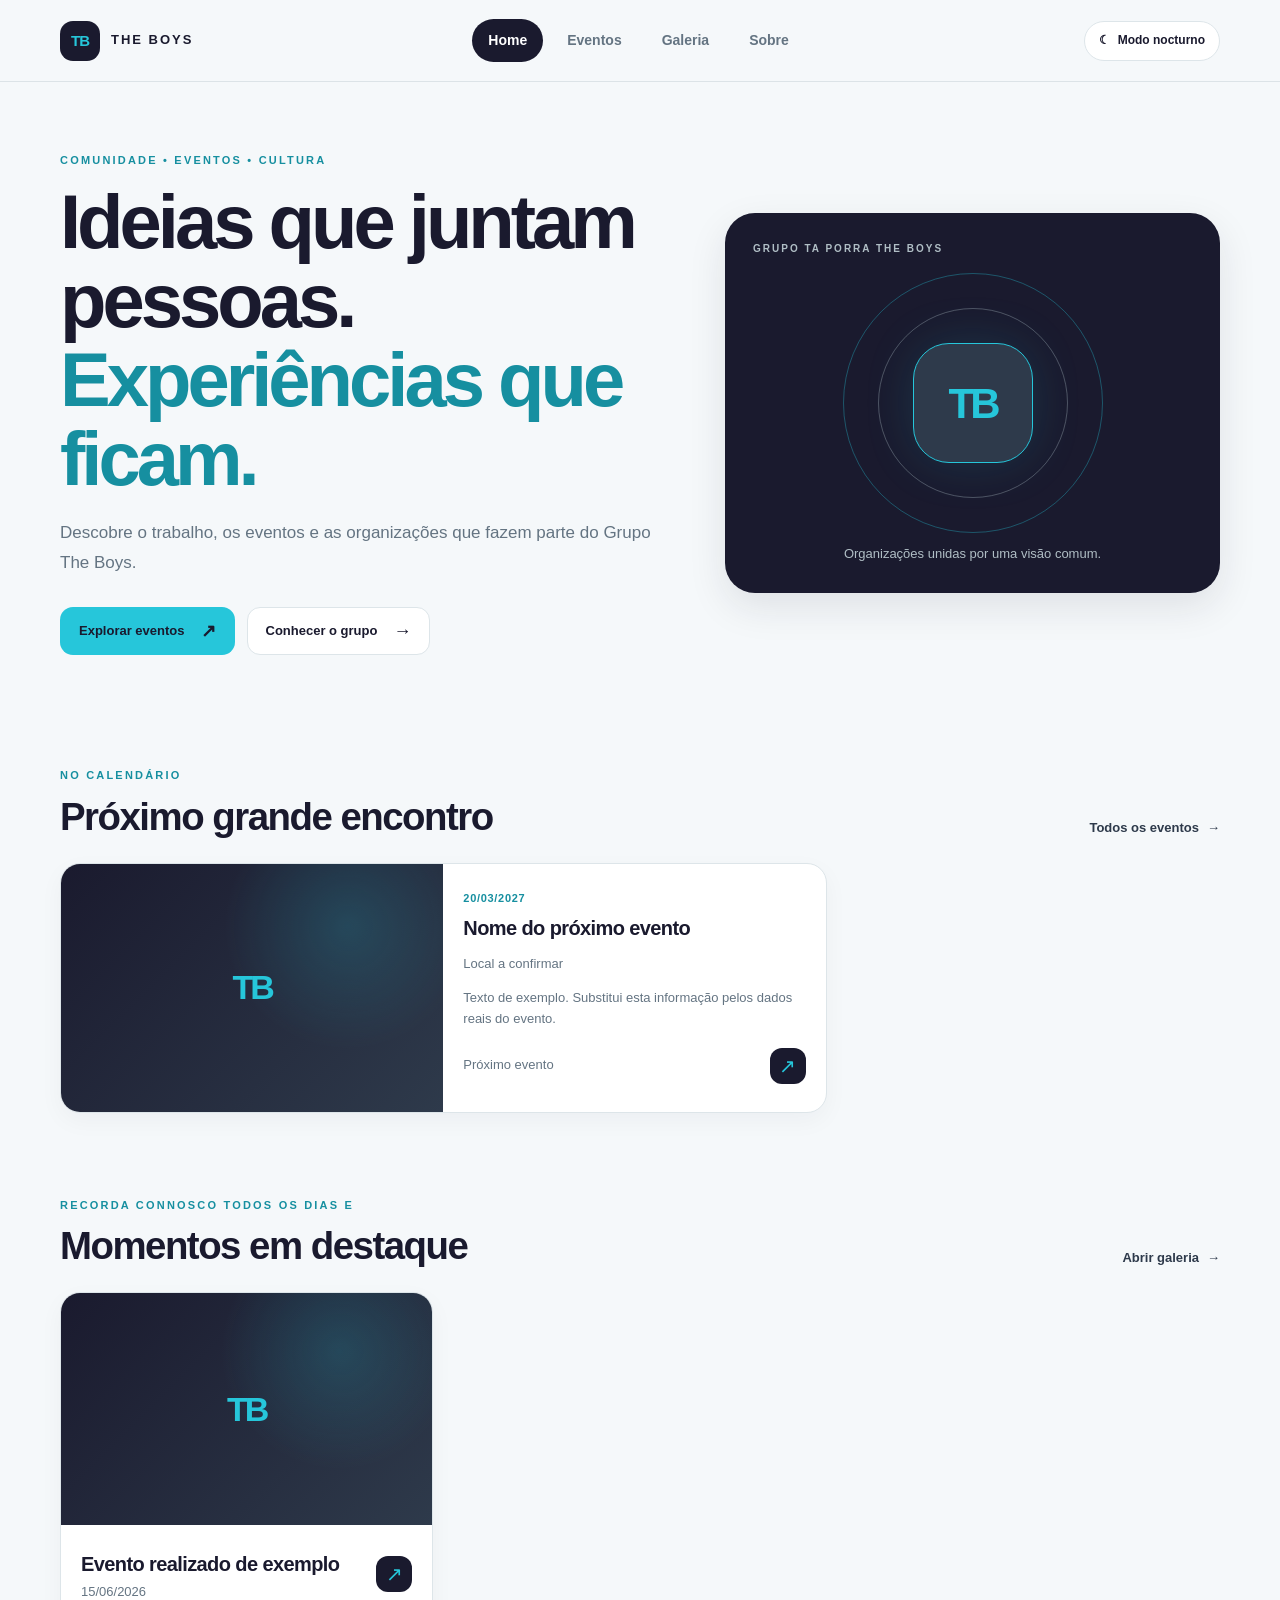
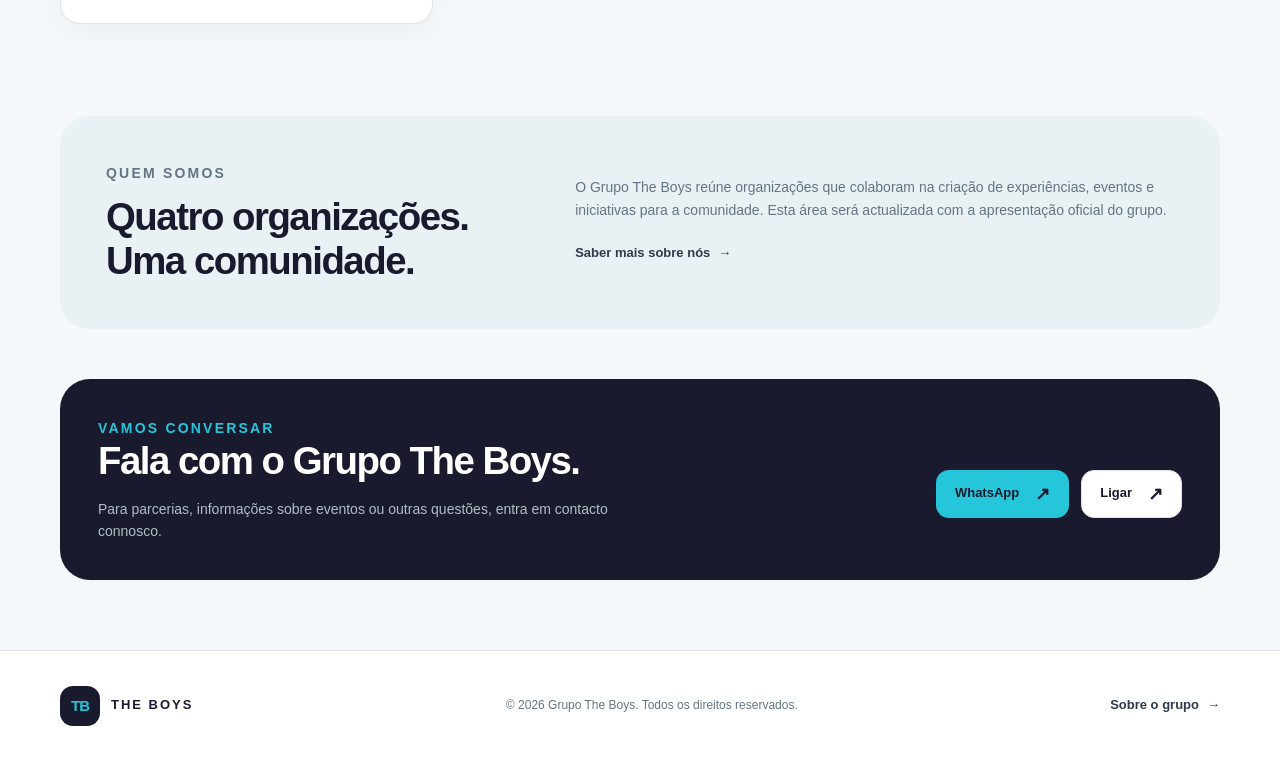
==== commit 778442e7: "up" ====
--- a/index.html
+++ b/index.html
@@ -53,7 +53,7 @@
 
         <section class="section-wrap section-block">
             <div class="section-heading">
-                <div><p class="eyebrow">Recorda connosco</p><h2>Momentos em destaque</h2></div>
+                <div><p class="eyebrow">Recorda connosco todos os dias e </p><h2>Momentos em destaque</h2></div>
                 <a class="text-link" href="galeria.html">Abrir galeria <span aria-hidden="true">→</span></a>
             </div>
             <div id="home-gallery" class="home-gallery-grid">
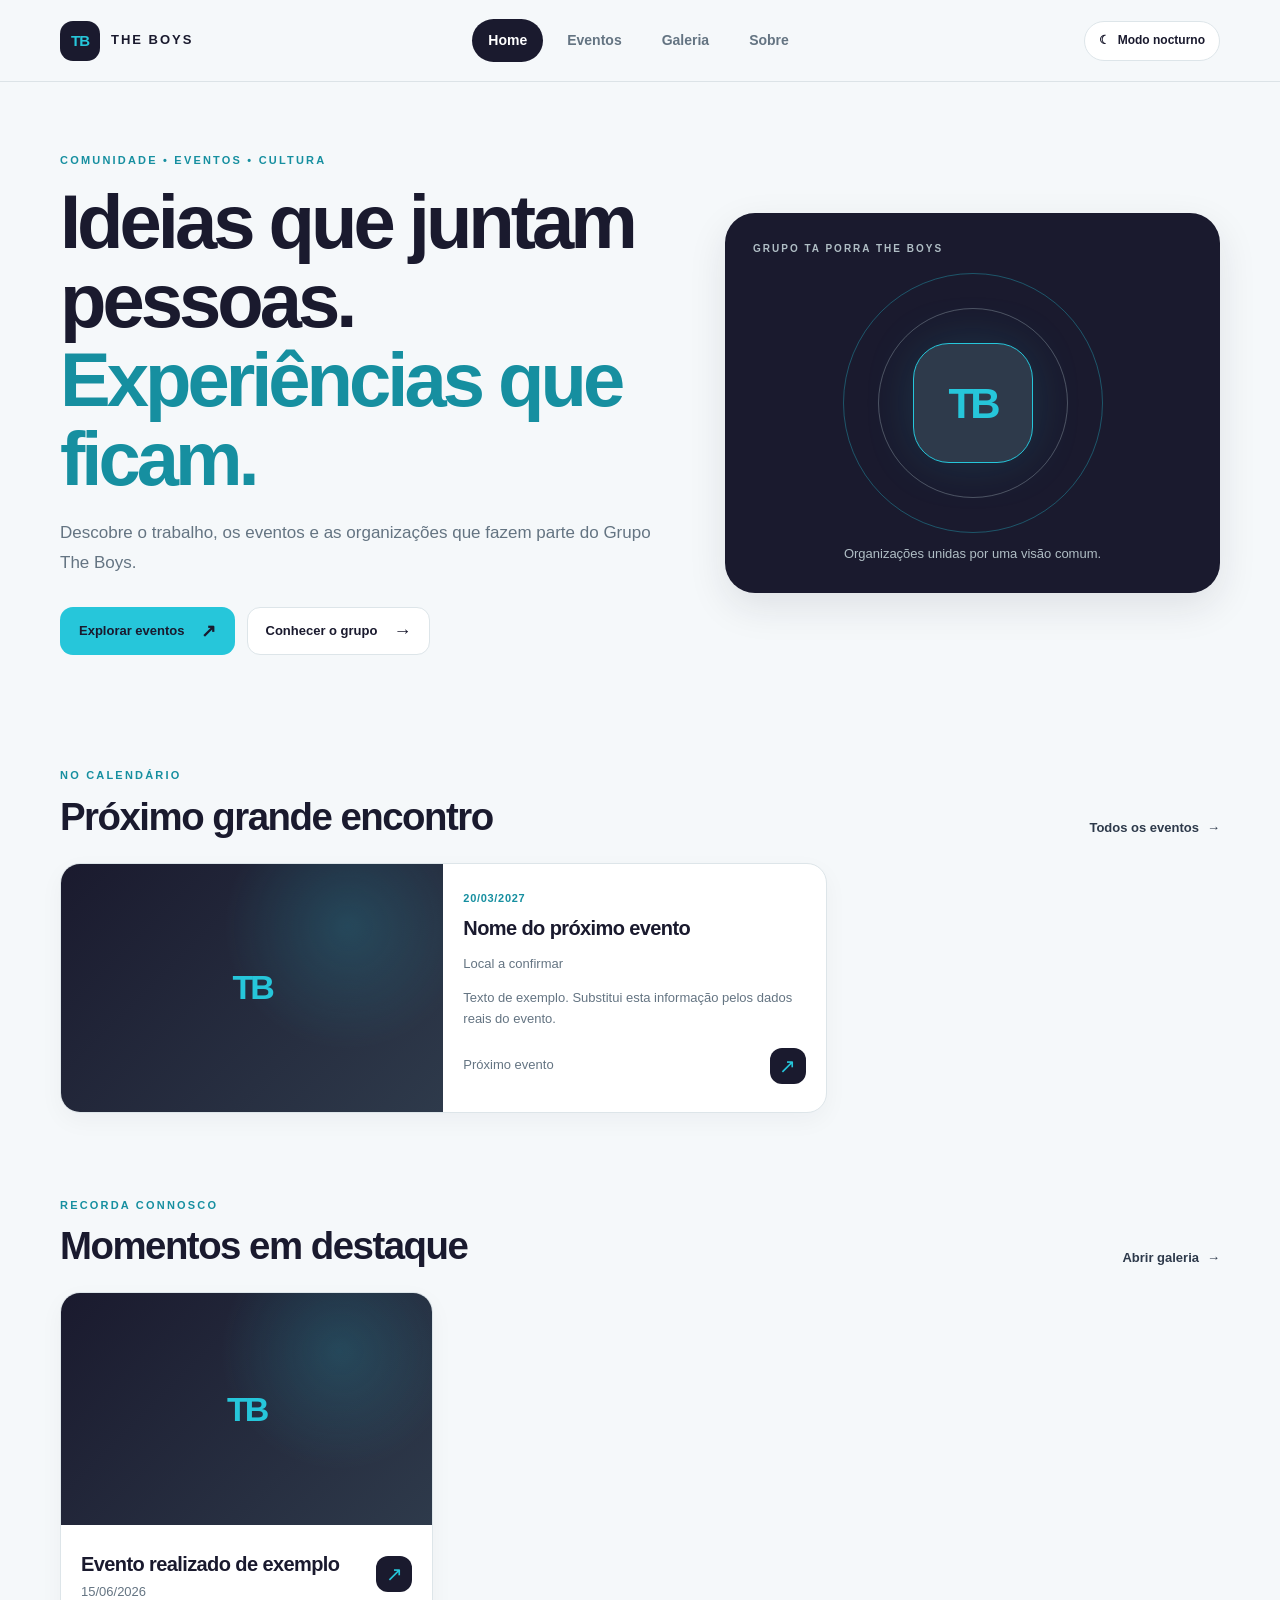
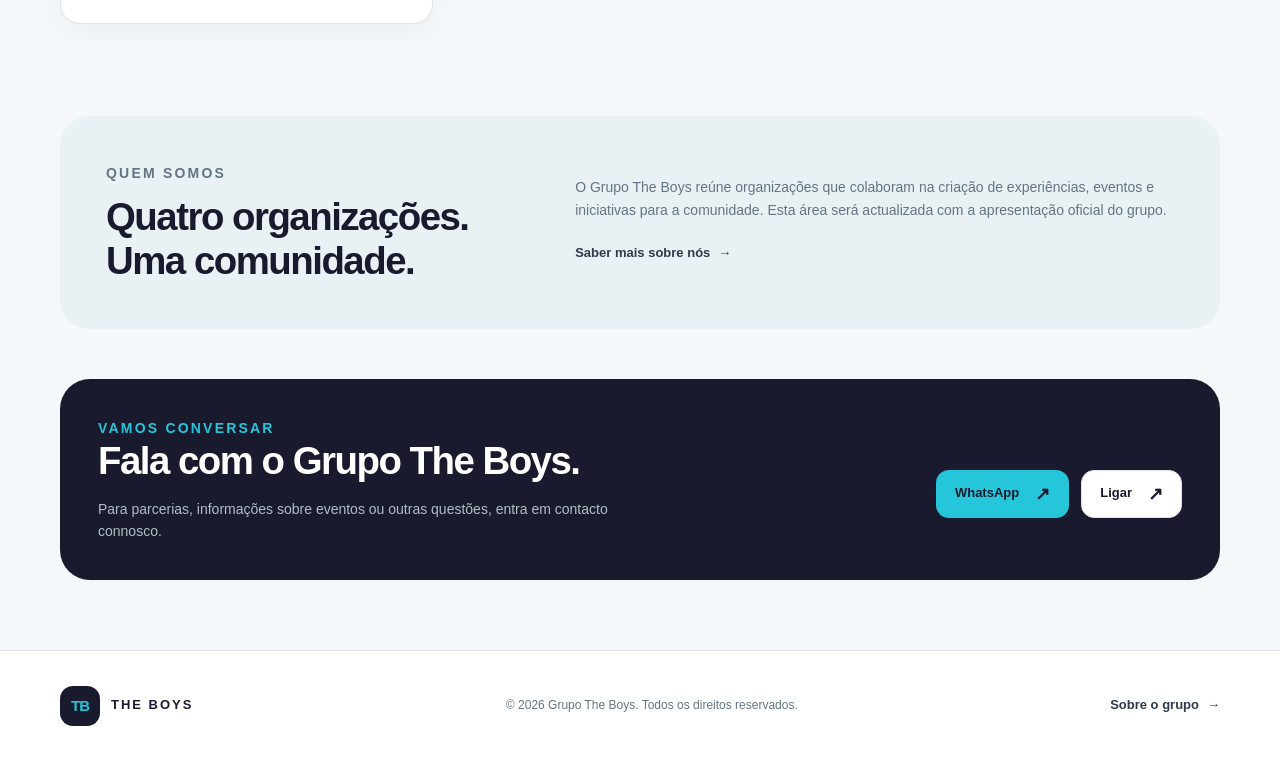
==== commit 0cd364e7: "up" ====
--- a/index.html
+++ b/index.html
@@ -53,7 +53,7 @@
 
         <section class="section-wrap section-block">
             <div class="section-heading">
-                <div><p class="eyebrow">Recorda connosco todos os dias e </p><h2>Momentos em destaque</h2></div>
+                <div><p class="eyebrow">Recorda connosco</p><h2>Momentos em destaque</h2></div>
                 <a class="text-link" href="galeria.html">Abrir galeria <span aria-hidden="true">→</span></a>
             </div>
             <div id="home-gallery" class="home-gallery-grid">
